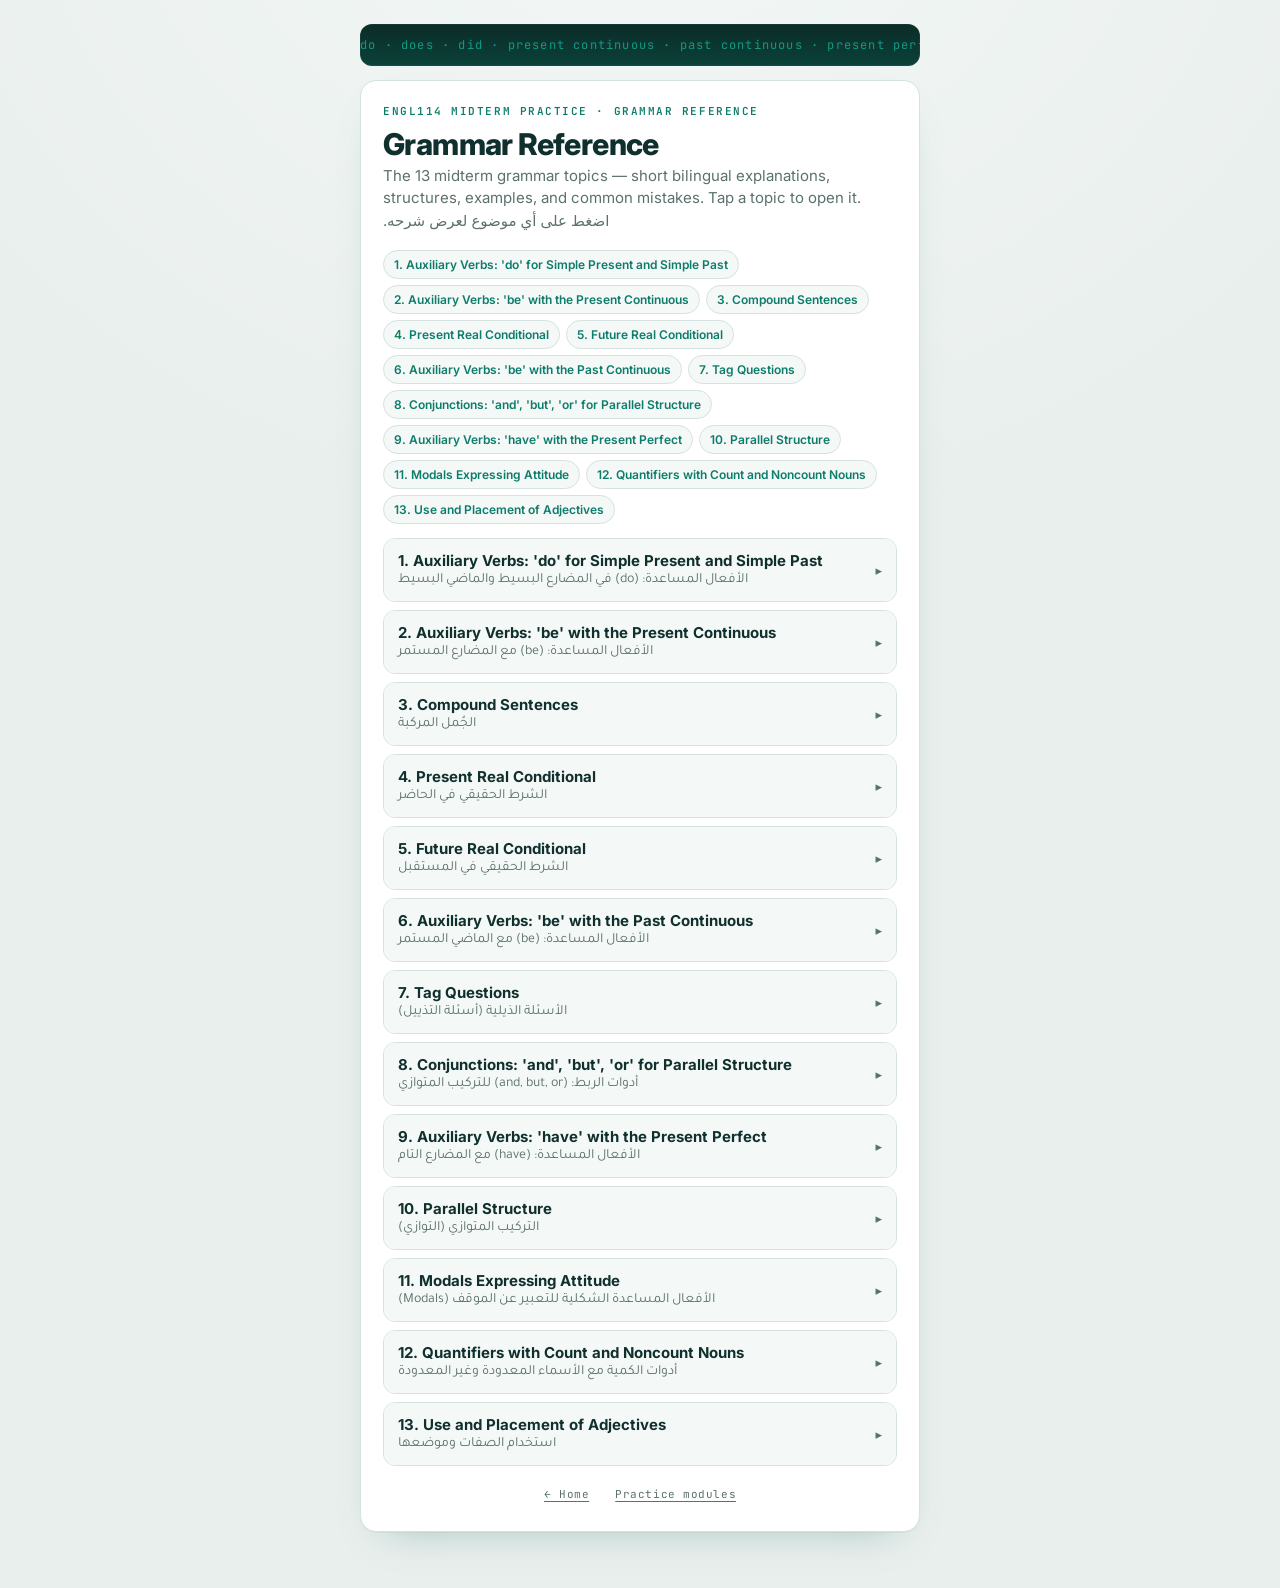
==== grammar-reference.html @ 2b6dd565 "Add bilingual grammar reference study page New grammar-reference.html (+ .js) renders the 13 midterm" ====
<!DOCTYPE html>
<html lang="en" dir="ltr">
<head>
<meta charset="UTF-8">
<meta name="viewport" content="width=device-width, initial-scale=1.0">
<title>ENGL114 Midterm Practice — Grammar Reference</title>
<meta name="description" content="Bilingual (English/Arabic) grammar reference for the ENGL114 midterm: 13 topics with explanations, structures, examples, and common mistakes.">
<link rel="preconnect" href="https://fonts.googleapis.com">
<link rel="preconnect" href="https://fonts.gstatic.com" crossorigin>
<link href="https://fonts.googleapis.com/css2?family=Inter:wght@400;500;600;700;800&family=Tajawal:wght@400;500;700&family=JetBrains+Mono:wght@500;600&display=swap" rel="stylesheet">
<link rel="stylesheet" href="styles.css">
</head>
<body class="mc">
<div class="wrap">
  <div class="ticker" aria-hidden="true">
    <div class="track">
      <div class="strip">do · does · did · present continuous · past continuous · present perfect · conditionals · tag questions · modals · quantifiers · adjectives · parallel structure · </div>
      <div class="strip">do · does · did · present continuous · past continuous · present perfect · conditionals · tag questions · modals · quantifiers · adjectives · parallel structure · </div>
    </div>
  </div>

  <section class="card mt">
    <div class="eyebrow">ENGL114 Midterm Practice · Grammar Reference</div>
    <h1>Grammar Reference</h1>
    <p class="lede">The 13 midterm grammar topics — short bilingual explanations, structures, examples, and common mistakes. Tap a topic to open it. <span dir="rtl" lang="ar">اضغط على أي موضوع لعرض شرحه.</span></p>
    <div id="gref-jump" class="gref-jump" aria-label="Jump to topic"></div>
    <div id="gref-list" class="gref-list mt"><div class="modloading">Loading grammar topics…</div></div>
    <div class="footnote">
      <a class="textbtn" href="index.html">← Home</a>
      <a class="textbtn" href="modules.html">Practice modules</a>
    </div>
  </section>
</div>
<script src="grammar-reference.js"></script>
</body>
</html>
---- styles.css ----
:root{
    --paper:#e9efed; --surface:#ffffff; --surface-2:#f4f8f7;
    --ink:#10302d; --muted:#5b716e; --line:#d6e2df;
    --primary:#0e7c6b; --primary-d:#0a5e51; --accent:#13b39a;
    --ok:#1f8f4e; --ok-bg:#e8f6ed; --ok-line:#b8e3c6;
    --bad:#cf3b3b; --bad-bg:#fbeaea; --bad-line:#f1c4c4;
    --r:16px; --shadow:0 1px 0 rgba(16,48,45,.04), 0 18px 40px -24px rgba(10,94,81,.35);
    --mono:'JetBrains Mono', ui-monospace, SFMono-Regular, Menlo, monospace;
    --sans:'Inter', system-ui, -apple-system, 'Segoe UI', sans-serif;
    --ar:'Tajawal', 'Segoe UI', Tahoma, 'Geeza Pro', 'Noto Sans Arabic', sans-serif;
  }
  *{box-sizing:border-box}
  html,body{margin:0}
  body{background:var(--paper); color:var(--ink); font-family:var(--sans);
    -webkit-font-smoothing:antialiased; line-height:1.5; min-height:100vh; padding:24px 16px 56px;
    background-image:radial-gradient(120% 80% at 50% -10%, #f3f8f6 0%, var(--paper) 55%);}
  .wrap{max-width:560px; margin:0 auto}
  .ticker{height:42px; overflow:hidden; border-radius:12px; display:flex; align-items:center;
    background:linear-gradient(180deg,#0c2b27,#0a4239); position:relative;
    box-shadow:inset 0 0 0 1px rgba(255,255,255,.05)}
  .ticker .track{display:flex; width:max-content; animation:scan 42s linear infinite}
  .ticker .strip{font-family:var(--mono); font-size:12px; letter-spacing:.1em; color:var(--accent);
    opacity:.8; white-space:nowrap; padding-right:0}
  @keyframes scan{from{transform:translateX(0)} to{transform:translateX(-50%)}}
  .card{background:var(--surface); border:1px solid var(--line); border-radius:var(--r); box-shadow:var(--shadow); padding:22px}
  .mt{margin-top:14px}
  .eyebrow{font-family:var(--mono); font-size:11px; letter-spacing:.14em; text-transform:uppercase; color:var(--primary); font-weight:600}
  h1{font-size:30px; line-height:1.1; margin:8px 0 4px; font-weight:800; letter-spacing:-.02em}
  .lede{color:var(--muted); margin:0 0 18px; font-size:15px}
  .stats{display:flex; gap:8px; margin:0 0 18px}
  .stat{flex:1; background:var(--surface-2); border:1px solid var(--line); border-radius:12px; padding:10px 12px}
  .stat .n{font-family:var(--mono); font-size:20px; font-weight:600; color:var(--ink)}
  .stat .k{font-size:11px; color:var(--muted); letter-spacing:.03em; margin-top:2px}
  .field-label{font-family:var(--mono); font-size:11px; letter-spacing:.1em; text-transform:uppercase; color:var(--muted); margin:0 0 8px}
  .seg{display:flex; gap:6px; background:var(--surface-2); padding:5px; border-radius:12px; border:1px solid var(--line)}
  .seg button{flex:1; border:0; background:transparent; color:var(--muted); font-family:var(--sans); font-weight:600;
    font-size:14px; padding:9px 4px; border-radius:8px; cursor:pointer; transition:.15s}
  .seg button[aria-pressed="true"]{background:var(--surface); color:var(--ink); box-shadow:0 1px 6px -2px rgba(10,94,81,.4)}
  .btn{display:block; width:100%; border:0; border-radius:12px; padding:15px 18px; font-family:var(--sans);
    font-size:16px; font-weight:700; cursor:pointer; transition:.15s; text-align:center}
  .btn:focus-visible{outline:3px solid var(--accent); outline-offset:2px}
  .btn-primary{background:var(--primary); color:#fff}
  .btn-primary:hover{background:var(--primary-d)}
  .btn-ghost{background:var(--surface); color:var(--ink); border:1px solid var(--line)}
  .btn-ghost:hover{border-color:var(--primary); color:var(--primary)}
  .btn:disabled{opacity:.45; cursor:not-allowed}
  .btn .sub{display:block; font-size:12px; font-weight:500; opacity:.8; margin-top:2px}
  .row{display:flex; gap:10px}
  .textbtn{background:none; border:0; color:var(--muted); font-family:var(--mono); font-size:11px; letter-spacing:.05em;
    cursor:pointer; padding:6px 4px; text-decoration:underline; text-underline-offset:3px}
  .textbtn:hover{color:var(--bad)}
  .footnote{display:flex; justify-content:center; gap:18px; margin-top:14px}
  .qtop{display:flex; align-items:center; gap:12px; margin-bottom:14px}
  .progress{flex:1; height:8px; background:var(--surface); border:1px solid var(--line); border-radius:99px; overflow:hidden}
  .progress span{display:block; height:100%; background:linear-gradient(90deg,var(--primary),var(--accent)); width:0; transition:width .3s}
  .meta{font-family:var(--mono); font-size:12px; color:var(--muted); white-space:nowrap}
  .score{font-family:var(--mono); font-size:12px; white-space:nowrap}
  .score .ok{color:var(--ok)} .score .bad{color:var(--bad)}
  .exit{margin-left:auto}
  .ask{font-family:var(--mono); font-size:11px; letter-spacing:.12em; text-transform:uppercase; color:var(--muted)}
  .term{font-size:34px; font-weight:800; letter-spacing:-.02em; margin:6px 0 2px; word-wrap:break-word}
  .term-tag{font-family:var(--mono); font-size:11px; color:var(--primary)}
  .options{display:flex; flex-direction:column; gap:10px; margin-top:18px}
  .opt{position:relative; text-align:right; background:var(--surface); border:1.5px solid var(--line); border-radius:12px;
    padding:14px 16px 14px 44px; cursor:pointer; transition:.12s; min-height:54px; display:flex; align-items:center; justify-content:flex-end}
  .opt .txt{font-family:var(--ar); font-size:19px; font-weight:500; direction:rtl; color:var(--ink)}
  .opt .key{position:absolute; left:12px; top:50%; transform:translateY(-50%); width:22px; height:22px; border-radius:6px;
    background:var(--surface-2); border:1px solid var(--line); font-family:var(--mono); font-size:11px; color:var(--muted);
    display:flex; align-items:center; justify-content:center}
  .opt:hover:not(:disabled){border-color:var(--primary)}
  .opt:focus-visible{outline:3px solid var(--accent); outline-offset:2px}
  .opt:disabled{cursor:default}
  .opt.correct{background:var(--ok-bg); border-color:var(--ok-line)}
  .opt.correct .txt{color:var(--ok); font-weight:700}
  .opt.correct .key{background:var(--ok); border-color:var(--ok); color:#fff}
  .opt.wrong{background:var(--bad-bg); border-color:var(--bad-line)}
  .opt.wrong .txt{color:var(--bad)}
  .opt.wrong .key{background:var(--bad); border-color:var(--bad); color:#fff}
  .verdict{display:flex; align-items:center; gap:10px; margin-top:16px; min-height:24px; font-weight:600; font-size:15px}
  .verdict.ok{color:var(--ok)} .verdict.bad{color:var(--bad)}
  .verdict .badge{font-family:var(--mono); font-size:11px; padding:3px 8px; border-radius:6px}
  .verdict.ok .badge{background:var(--ok-bg); color:var(--ok)}
  .verdict.bad .badge{background:var(--bad-bg); color:var(--bad)}
  .scorebig{text-align:center; padding:8px 0 4px}
  .scorebig .pct{font-family:var(--mono); font-size:52px; font-weight:600; line-height:1}
  .scorebig .frac{color:var(--muted); font-family:var(--mono); font-size:14px; margin-top:6px}
  .note{text-align:center; background:var(--surface-2); border:1px solid var(--line); border-radius:12px; padding:12px; margin:16px 0; font-size:14px; color:var(--muted)}
  .note b{color:var(--ink)}
  .misslist{margin:14px 0 4px; max-height:240px; overflow:auto; border:1px solid var(--line); border-radius:12px}
  .miss{display:flex; align-items:center; gap:10px; padding:10px 14px; border-bottom:1px solid var(--line)}
  .miss:last-child{border-bottom:0}
  .miss .en{font-weight:700; font-size:14px}
  .miss .ar{margin-left:auto; font-family:var(--ar); direction:rtl; color:var(--muted); font-size:15px; text-align:right}
  .miss-h{font-family:var(--mono); font-size:11px; letter-spacing:.1em; text-transform:uppercase; color:var(--muted); margin:18px 0 8px}
  .toast{position:fixed; left:50%; bottom:22px; transform:translate(-50%,20px); background:var(--ink); color:#fff;
    padding:10px 16px; border-radius:10px; font-size:13px; font-weight:600; opacity:0; pointer-events:none; transition:.25s; z-index:9}
  .toast.show{opacity:1; transform:translate(-50%,0)}
  .hide{display:none !important}
  @media (max-width:420px){ h1{font-size:26px} .term{font-size:28px} .opt .txt{font-size:17px} }
  @media (prefers-reduced-motion:reduce){ .ticker .track{animation:none} *{transition:none !important} }

  /* ===== English multiple-choice modules page (body.mc) ===== */
  a.btn{text-decoration:none}
  /* Module list */
  .modlist{display:flex; flex-direction:column; gap:10px}
  .modloading, .modempty{color:var(--muted); font-size:14px; padding:14px; text-align:center;
    background:var(--surface-2); border:1px solid var(--line); border-radius:12px}
  .modcard{background:var(--surface-2); border:1px solid var(--line); border-radius:12px; padding:14px 16px;
    display:flex; align-items:center; gap:12px; flex-wrap:wrap}
  .modmain{flex:1; min-width:180px}
  .modtitle{font-weight:700; font-size:16px; letter-spacing:-.01em}
  .moddesc{color:var(--muted); font-size:13px; margin-top:3px}
  .modmeta{font-family:var(--mono); font-size:11px; color:var(--primary); margin-top:8px; letter-spacing:.02em}
  .modactions{display:flex; gap:8px; flex-shrink:0}
  .modactions .btn{width:auto; padding:10px 16px; font-size:14px}

  /* Question prompt (English, LTR, with room for Arabic in-line) */
  .mc .prompt{font-size:20px; font-weight:700; line-height:1.35; margin:8px 0 2px; word-wrap:break-word; font-family:var(--sans)}
  .hintrow{margin-top:12px}
  .btn-hint{width:auto; display:inline-block; padding:9px 14px; font-size:14px; font-weight:600;
    background:var(--surface-2); color:var(--primary); border:1px solid var(--line)}
  .btn-hint:hover:not(:disabled){border-color:var(--primary)}
  .btn-hint:disabled{opacity:.55; cursor:default}
  .hint{margin-top:10px; background:#f4f8f7; border:1px solid var(--line); border-left:3px solid var(--accent);
    border-radius:10px; padding:12px 14px; font-size:15px; line-height:1.6; color:var(--ink)}
  .hint ul{margin:0; padding-left:18px}
  .hint li{margin:2px 0}

  /* English options: LTR, sans font, key on the left */
  .mc .opt{text-align:left; justify-content:flex-start; padding:14px 16px 14px 44px}
  .mc .opt .txt{font-family:var(--sans); font-size:16px; font-weight:600; direction:ltr}

  /* Verdict/feedback: allow long bilingual text to wrap naturally */
  .mc .verdict{align-items:flex-start; font-weight:500; line-height:1.55; display:block}
  .mc .verdict .badge{display:inline-block; margin-right:8px; vertical-align:middle; font-weight:600}
  .mc .miss .ar{font-family:var(--sans); direction:ltr; text-align:left}

  /* ===== QR modal ===== */
  .modal{position:fixed; inset:0; z-index:50; display:flex; align-items:center; justify-content:center; padding:20px}
  .modal-backdrop{position:absolute; inset:0; background:rgba(10,43,39,.55); backdrop-filter:blur(2px)}
  .modal-card{position:relative; background:var(--surface); border:1px solid var(--line); border-radius:var(--r);
    box-shadow:var(--shadow); padding:24px 22px; width:100%; max-width:320px; text-align:center; animation:pop .18s ease-out}
  @keyframes pop{from{transform:scale(.94); opacity:0} to{transform:scale(1); opacity:1}}
  .modal-x{position:absolute; top:8px; right:10px; border:0; background:none; color:var(--muted);
    font-size:26px; line-height:1; cursor:pointer; padding:4px 8px; border-radius:8px}
  .modal-x:hover{color:var(--ink)}
  .modal-card .eyebrow{margin-bottom:14px}
  .qr{display:block; width:240px; height:240px; max-width:100%; margin:0 auto; border-radius:8px;
    background:#fff; image-rendering:pixelated}
  .qr-url{font-family:var(--mono); font-size:12px; color:var(--muted); word-break:break-all; margin:14px 0 0}
  .qr-url a{color:var(--primary); text-decoration:none}
  .qr-url a:hover{text-decoration:underline}
  .modal-card a.btn{text-decoration:none}

  /* ===== Grammar reference (accordion + jump index) ===== */
  .gref-jump{display:flex; flex-wrap:wrap; gap:6px}
  .gref-chip{border:1px solid var(--line); background:var(--surface-2); color:var(--primary);
    font-family:var(--sans); font-weight:600; font-size:12px; padding:6px 10px; border-radius:99px; cursor:pointer}
  .gref-chip:hover{border-color:var(--primary)}
  .gref-list{display:flex; flex-direction:column; gap:8px}
  .acc-item{border:1px solid var(--line); border-radius:12px; overflow:hidden; background:var(--surface)}
  .acc-item:target{border-color:var(--primary); box-shadow:0 0 0 2px rgba(19,179,154,.18)}
  .acc-head{width:100%; display:flex; align-items:center; gap:10px; text-align:left; cursor:pointer;
    border:0; background:var(--surface-2); padding:12px 14px; font-family:var(--sans)}
  .acc-head:hover{background:#eef4f2}
  .acc-htxt{flex:1; display:flex; flex-direction:column; gap:2px}
  .acc-en{font-weight:700; font-size:15px; color:var(--ink)}
  .acc-ar{font-family:var(--ar); font-size:14px; color:var(--muted)}
  .acc-caret{color:var(--muted); font-size:13px; transition:transform .15s}
  .acc-head[aria-expanded="true"] .acc-caret{transform:rotate(90deg); color:var(--primary)}
  .acc-body{display:none; padding:14px; border-top:1px solid var(--line)}
  .acc-body.open{display:block}
  .gref-bi{margin:0 0 6px}
  .gref-bi .en{font-size:15px; color:var(--ink); line-height:1.5}
  .gref-bi .ar{font-family:var(--ar); font-size:15px; color:var(--muted); line-height:1.7; margin-top:2px}
  .gref-explain .en{font-weight:600}
  .gref-label{font-family:var(--mono); font-size:10px; letter-spacing:.1em; text-transform:uppercase;
    color:var(--primary); margin:14px 0 6px}
  .gref-structure{font-family:var(--mono); font-size:13px; background:var(--surface-2); border:1px solid var(--line);
    border-radius:8px; padding:10px 12px; color:var(--ink); white-space:pre-wrap; word-break:break-word}
  .gref-ex{background:var(--ok-bg); border:1px solid var(--ok-line); border-radius:8px; padding:8px 10px; margin:0 0 6px}
  .gref-ex .en{font-weight:600}
  .gref-mis{background:var(--bad-bg); border:1px solid var(--bad-line); border-radius:8px; padding:8px 10px; margin:0 0 6px}
  .gref-mis .en{font-weight:600}
  /* contextual grammar-reference link on the modules Grammar tab */
  .gref-link{display:inline-block; margin-top:2px; font-weight:600; color:var(--primary); text-decoration:none;
    font-size:14px; border:1px solid var(--line); background:var(--surface-2); padding:9px 14px; border-radius:10px}
  .gref-link:hover{border-color:var(--primary)}
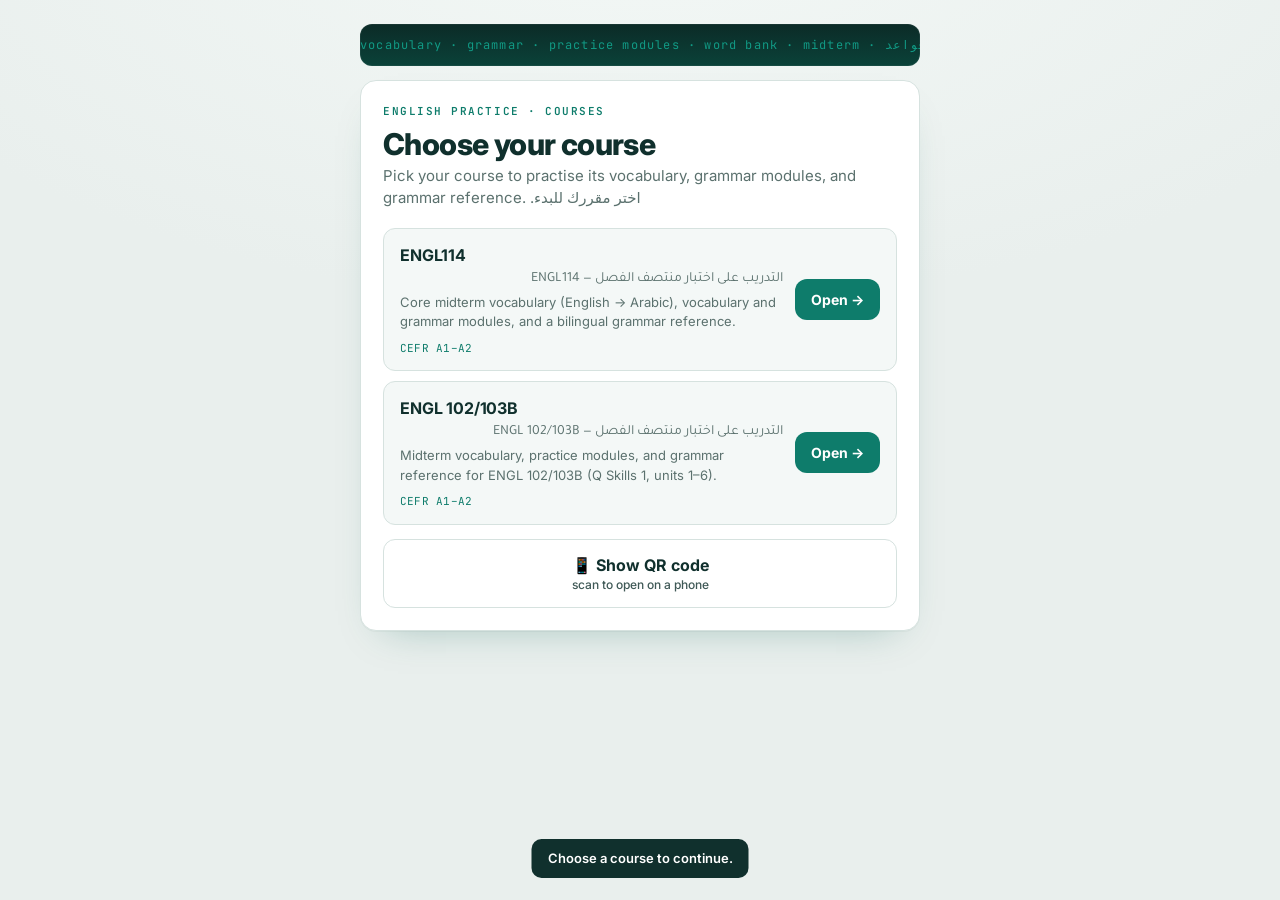
==== commit c2edb7a5: "Make the site multi-course; add ENGL 102/103B word bank - index.html is now a course picker; each co" ====
--- a/grammar-reference.html
+++ b/grammar-reference.html
@@ -3,34 +3,36 @@
 <head>
 <meta charset="UTF-8">
 <meta name="viewport" content="width=device-width, initial-scale=1.0">
-<title>ENGL114 Midterm Practice — Grammar Reference</title>
-<meta name="description" content="Bilingual (English/Arabic) grammar reference for the ENGL114 midterm: 13 topics with explanations, structures, examples, and common mistakes.">
+<title>Grammar Reference</title>
+<meta name="description" content="Bilingual (English/Arabic) grammar reference: topics with explanations, structures, examples, and common mistakes.">
 <link rel="preconnect" href="https://fonts.googleapis.com">
 <link rel="preconnect" href="https://fonts.gstatic.com" crossorigin>
 <link href="https://fonts.googleapis.com/css2?family=Inter:wght@400;500;600;700;800&family=Tajawal:wght@400;500;700&family=JetBrains+Mono:wght@500;600&display=swap" rel="stylesheet">
-<link rel="stylesheet" href="styles.css">
+<link rel="stylesheet" href="styles.css?v=2">
 </head>
 <body class="mc">
 <div class="wrap">
   <div class="ticker" aria-hidden="true">
     <div class="track">
-      <div class="strip">do · does · did · present continuous · past continuous · present perfect · conditionals · tag questions · modals · quantifiers · adjectives · parallel structure · </div>
-      <div class="strip">do · does · did · present continuous · past continuous · present perfect · conditionals · tag questions · modals · quantifiers · adjectives · parallel structure · </div>
+      <div class="strip"></div>
+      <div class="strip"></div>
     </div>
   </div>
 
   <section class="card mt">
-    <div class="eyebrow">ENGL114 Midterm Practice · Grammar Reference</div>
+    <div class="eyebrow" data-ec="eyebrow">Grammar Reference</div>
     <h1>Grammar Reference</h1>
-    <p class="lede">The 13 midterm grammar topics — short bilingual explanations, structures, examples, and common mistakes. Tap a topic to open it. <span dir="rtl" lang="ar">اضغط على أي موضوع لعرض شرحه.</span></p>
+    <p class="lede">The midterm grammar topics — short bilingual explanations, structures, examples, and common mistakes. Tap a topic to open it. <span dir="rtl" lang="ar">اضغط على أي موضوع لعرض شرحه.</span></p>
     <div id="gref-jump" class="gref-jump" aria-label="Jump to topic"></div>
     <div id="gref-list" class="gref-list mt"><div class="modloading">Loading grammar topics…</div></div>
     <div class="footnote">
-      <a class="textbtn" href="index.html">← Home</a>
-      <a class="textbtn" href="modules.html">Practice modules</a>
+      <a class="textbtn" data-course-link href="course.html">← Course home</a>
+      <a class="textbtn" data-course-link href="modules.html">Practice modules</a>
+      <a class="textbtn" href="index.html">All courses</a>
     </div>
   </section>
 </div>
-<script src="grammar-reference.js"></script>
+<script src="js/core.js?v=2"></script>
+<script src="js/grammar-reference.js?v=2"></script>
 </body>
 </html>
--- a/styles.css
+++ b/styles.css
@@ -125,6 +125,9 @@
     border-radius:10px; padding:12px 14px; font-size:15px; line-height:1.6; color:var(--ink)}
   .hint ul{margin:0; padding-left:18px}
   .hint li{margin:2px 0}
+  .hint-topic{display:inline-block; margin-top:10px; font-weight:600; font-size:14px; color:var(--primary);
+    text-decoration:none; border:1px solid var(--accent); background:#fff; padding:8px 12px; border-radius:8px}
+  .hint-topic:hover{background:var(--surface-2); text-decoration:none}
 
   /* English options: LTR, sans font, key on the left */
   .mc .opt{text-align:left; justify-content:flex-start; padding:14px 16px 14px 44px}
@@ -186,3 +189,11 @@
   .gref-link{display:inline-block; margin-top:2px; font-weight:600; color:var(--primary); text-decoration:none;
     font-size:14px; border:1px solid var(--line); background:var(--surface-2); padding:9px 14px; border-radius:10px}
   .gref-link:hover{border-color:var(--primary)}
+
+  /* ===== Course picker (index.html) ===== */
+  .course-card .modtitle{display:flex; align-items:center; flex-wrap:wrap; gap:8px}
+  .course-ar{font-family:var(--ar); font-size:14px; color:var(--muted); margin-top:2px}
+  .tag-soon{font-family:var(--mono); font-size:10px; font-weight:600; letter-spacing:.06em; text-transform:uppercase;
+    color:var(--primary); background:var(--ok-bg); border:1px solid var(--ok-line); border-radius:99px; padding:2px 8px}
+  /* Reserved: .gref-actions — per-topic Practice / Slides / CCQ row on the grammar reference
+     (activated by sections.grammar.manifest in course.json; see documentations/course-authoring-guide.md). */
